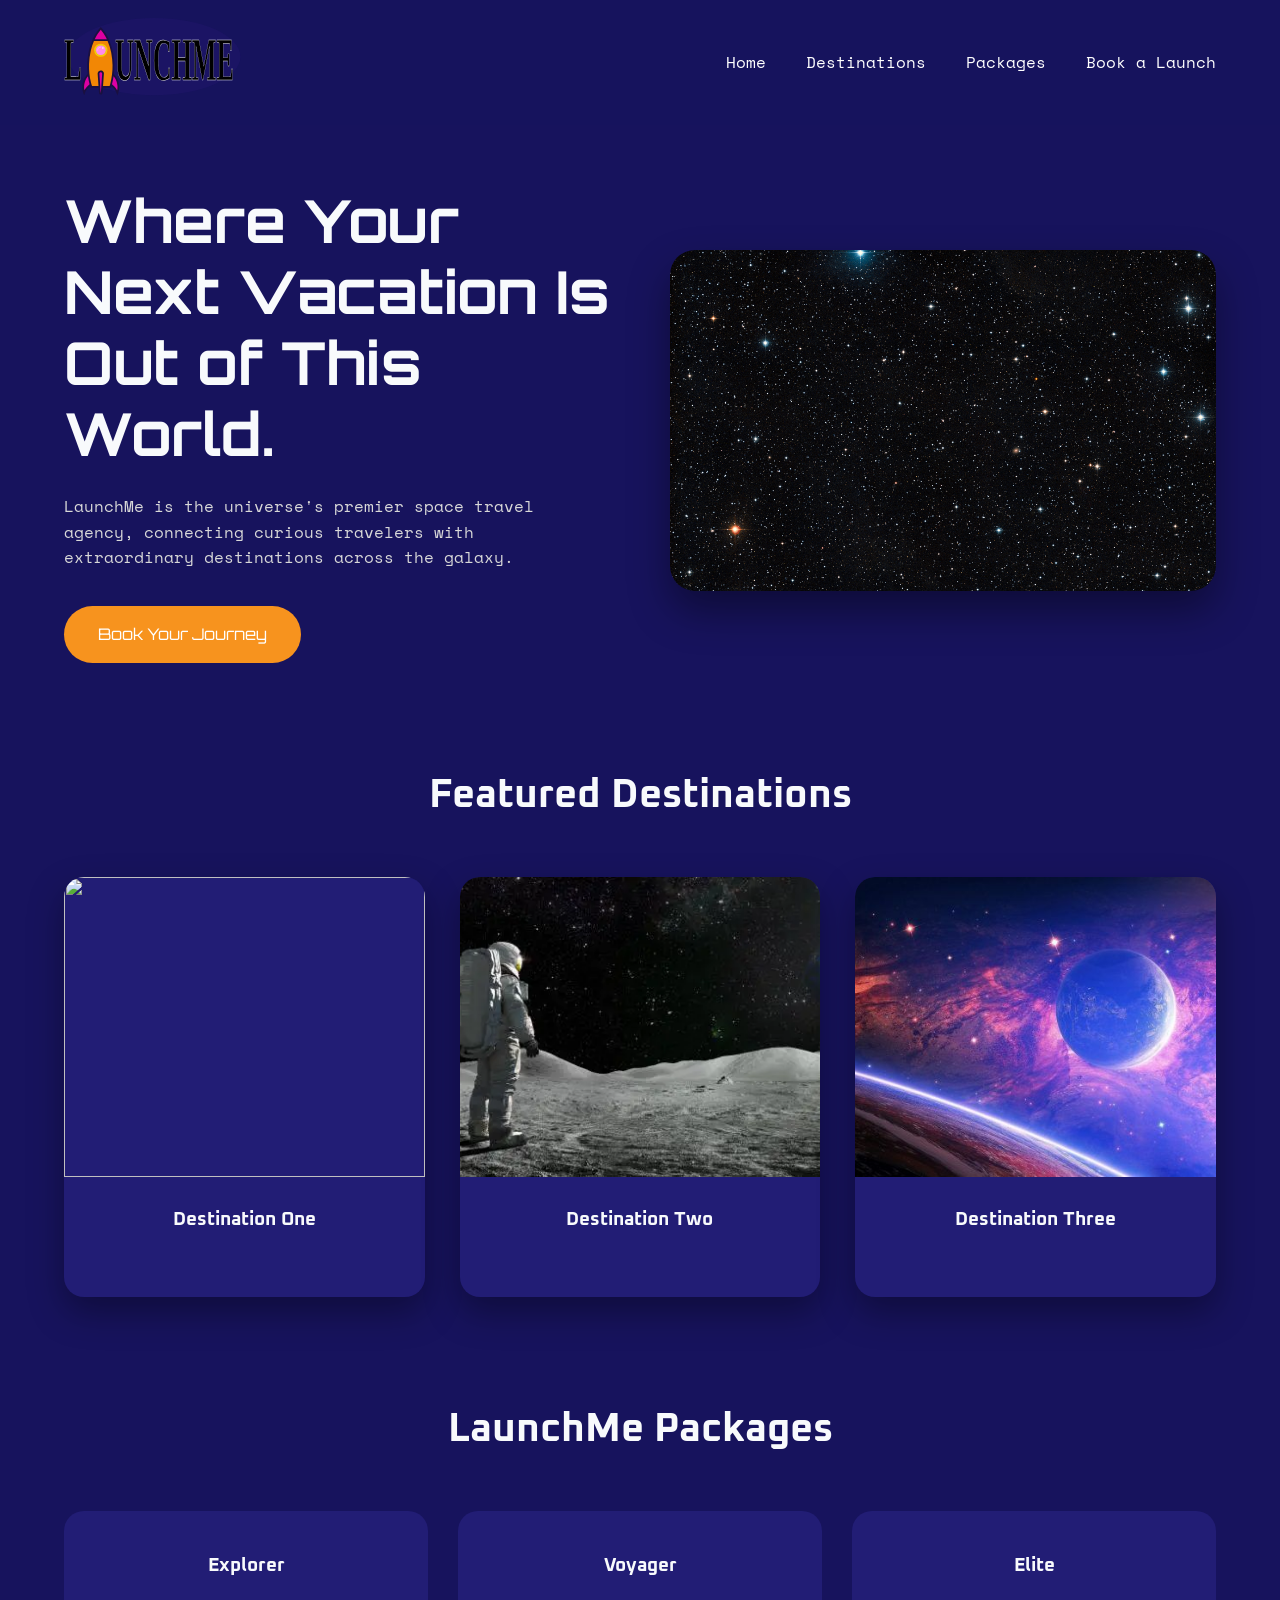
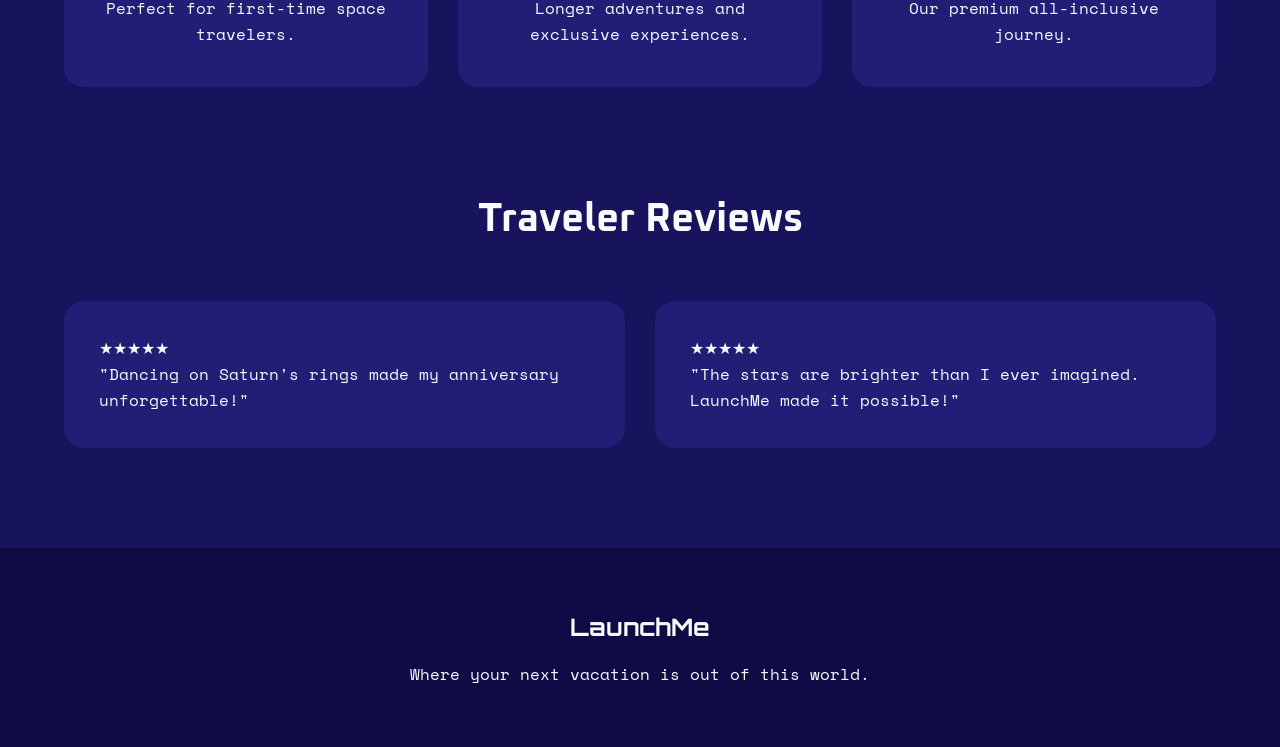
==== index.html @ 06d101cc "first commit" ====
<!DOCTYPE html>
<html lang="en">
<head>
<meta charset="UTF-8">
<meta name="viewport" content="width=device-width, initial-scale=1.0">
<title>LaunchMe | Space Travel Agency</title>
<link rel="preconnect" href="https://fonts.googleapis.com">
<link rel="preconnect" href="https://fonts.gstatic.com" crossorigin>
<link href="https://fonts.googleapis.com/css2?family=Orbitron:wght@500;700&family=Oxanium:wght@300;500;700&family=Space+Mono&display=swap" rel="stylesheet">

<link rel="stylesheet" href="style.css">
</head>
<body>
<header>

    <nav class="navbar">

        <div class="logo">
            <img src="logo/LaunchMeLogo.svg" alt="LaunchMe Logo" class="logo-img">
        </div>

        <ul class="nav-links">

            <li><a href="#">Home</a></li>

            <li><a href="#destinations">Destinations</a></li>

            <li><a href="#packages">Packages</a></li>

            <li><a href="#">Book a Launch</a></li>

        </ul>

    </nav>

</header>


<section class="hero">

<div class="hero-text">

<h1>

Where Your Next Vacation Is Out of This World.

</h1>

<p>

LaunchMe is the universe's premier space travel agency,
connecting curious travelers with extraordinary destinations
across the galaxy.

</p>

<a href="#destinations" class="btn">

Book Your Journey

</a>

</div>

<div class="hero-image">

<img src="images/hero.jpg" alt="Hero Image">

</div>

</section>



<section id="destinations">

<h2>Featured Destinations</h2>

<div class="card-container">

<div class="card">

<div class="card-inner">

<div class="card-front">

<img src="images/destination-1-placeholder.jpg">

<h3>Destination One</h3>

</div>

<div class="card-back">

<h3>Coming Soon</h3>

<p>

A once-in-a-lightyear journey awaits.

</p>

<button class="flip-btn">
    Explore →
</button>

</div>

</div>

</div>

<div class="card">

<div class="card-inner">

<div class="card-front">

<img src="images/destination-2-placeholder.webp">

<h3>Destination Two</h3>

</div>

<div class="card-back">

<h3>Coming Soon</h3>

<p>

Discover breathtaking sights beyond Earth.

</p>

<button class="flip-btn">
    Explore →
</button>

</div>

</div>

</div>

<div class="card">

<div class="card-inner">

<div class="card-front">

<img src="images/destination-3-placeholder.jpg">

<h3>Destination Three</h3>

</div>

<div class="card-back">

<h3>Coming Soon</h3>

<p>

Adventure starts here.

</p>

<button class="flip-btn">
    Explore →
</button>

</div>

</div>

</div>

</div>

</section>



<section id="packages">

<h2>LaunchMe Packages</h2>

<div class="packages">

<div>

<h3>Explorer</h3>

<p>Perfect for first-time space travelers.</p>

</div>

<div>

<h3>Voyager</h3>

<p>Longer adventures and exclusive experiences.</p>

</div>

<div>

<h3>Elite</h3>

<p>Our premium all-inclusive journey.</p>

</div>

</div>

</section>


<section class="reviews">

<h2>Traveler Reviews</h2>

<div class="review-container">

<div class="review">

★★★★★

<p>

"Dancing on Saturn's rings made my anniversary unforgettable!"

</p>

</div>

<div class="review">

★★★★★

<p>

"The stars are brighter than I ever imagined. LaunchMe made it possible!"

</p>

</div>

</div>

</section>

<footer>

<h2>LaunchMe</h2>

<p>

Where your next vacation is out of this world.

</p>

</footer>

<script src="script.js"></script>

</body>

</html>
---- style.css ----
:root{
    --navy:#17135D;
    --navy-light:#221D75;
    --orange:#F7931E;
    --pink:#FF2DA6;
    --white:#F8FAFC;
    --black:#0B0B0B;
    --gray:#D8D8D8;
}


*{
    margin:0;
    padding:0;
    box-sizing:border-box;
}

html{
    scroll-behavior:smooth;
}

body{

    background:var(--navy);

    color:var(--white);

    font-family:'Space Mono', monospace;

    overflow-x:hidden;

    line-height:1.6;

}


header{

    width:100%;

    background:rgba(23,19,93,.95);

    position:sticky;

    top:0;

    z-index:1000;

}

.navbar{

    width:90%;

    max-width:1400px;

    margin:auto;

    display:flex;

    justify-content:space-between;

    align-items:center;

    padding:18px 0;

}

.logo-img{

    width:180px;

    height:auto;

}

.nav-links{

    list-style:none;

    display:flex;

    gap:40px;

}

.nav-links a{

    text-decoration:none;

    color:white;

    font-family:'Space Mono', monospace;

    transition:.3s;

}

.nav-links a:hover{

    color:var(--orange);

}


.hero{

    width:90%;

    max-width:1400px;

    margin:60px auto;

    display:grid;

    grid-template-columns:1fr 1fr;

    align-items:center;

    gap:60px;

}

.hero-text h1{

    font-family:'Orbitron', sans-serif;

    font-size:3.7rem;

    line-height:1.2;

    margin-bottom:25px;

}

.hero-text p{

    color:var(--gray);

    font-size:1rem;

    margin-bottom:35px;

}

.hero-image img{

    width:100%;

    border-radius:25px;

    box-shadow:0 20px 40px rgba(0,0,0,.4);

}

.btn{

    display:inline-block;

    background:var(--orange);

    color:white;

    padding:16px 34px;

    border-radius:40px;

    text-decoration:none;

    font-family:'Orbitron', sans-serif;

    transition:.3s;

}

.btn:hover{

    background:var(--pink);

    transform:translateY(-4px);

}


section{

    width:90%;

    max-width:1400px;

    margin:100px auto;

}

section h2{

    text-align:center;

    font-family:'Oxanium', sans-serif;

    font-size:2.5rem;

    margin-bottom:50px;

}

.card-container{

    display:grid;

    grid-template-columns:repeat(3,1fr);

    gap:35px;

}

.card{

    perspective:1000px;

}

.card-inner{

    position:relative;

    width:100%;

    height:420px;

    transition:transform .8s;

    transform-style:preserve-3d;

}

.card.flipped .card-inner{

    transform:rotateY(180deg);

}

.card-front,
.card-back{

    position:absolute;

    width:100%;

    height:100%;

    border-radius:20px;

    overflow:hidden;

    backface-visibility:hidden;

    background:var(--navy-light);

    box-shadow:0 15px 35px rgba(0,0,0,.35);

}

.card-front img{

    width:100%;

    height:300px;

    object-fit:cover;

}

.card-front h3{

    padding:20px;

    text-align:center;

    font-family:'Oxanium', sans-serif;

}

.card-back{

    transform:rotateY(180deg);

    display:flex;

    flex-direction:column;

    justify-content:center;

    align-items:center;

    text-align:center;

    padding:30px;

}

.flip-btn{

    margin-top:20px;

    border:none;

    background:var(--orange);

    color:white;

    padding:12px 25px;

    border-radius:30px;

    cursor:pointer;

    font-family:'Orbitron', sans-serif;

}

.features{

    display:grid;

    grid-template-columns:repeat(3,1fr);

    gap:30px;

}

.feature{

    background:var(--navy-light);

    padding:40px;

    border-radius:20px;

    text-align:center;

}

.feature h3{

    margin:20px 0;

    font-family:'Oxanium', sans-serif;

}

.packages{

    display:grid;

    grid-template-columns:repeat(3,1fr);

    gap:30px;

}

.packages div{

    background:var(--navy-light);

    padding:40px;

    border-radius:20px;

    text-align:center;

}

.packages h3{

    margin-bottom:15px;

    font-family:'Oxanium', sans-serif;

}


.review-container{

    display:grid;

    grid-template-columns:1fr 1fr;

    gap:30px;

}

.review{

    background:var(--navy-light);

    padding:35px;

    border-radius:20px;

}

footer{

    margin-top:100px;

    background:#0F0C45;

    text-align:center;

    padding:60px 20px;

}

footer h2{

    font-family:'Orbitron', sans-serif;

    margin-bottom:15px;

}


@media(max-width:950px){

.hero{

grid-template-columns:1fr;

text-align:center;

}

.hero-text h1{

font-size:2.8rem;

}

.card-container,
.features,
.packages,
.review-container{

grid-template-columns:1fr;

}

.navbar{

flex-direction:column;

gap:20px;

}

.nav-links{

gap:18px;

flex-wrap:wrap;

justify-content:center;

}

}
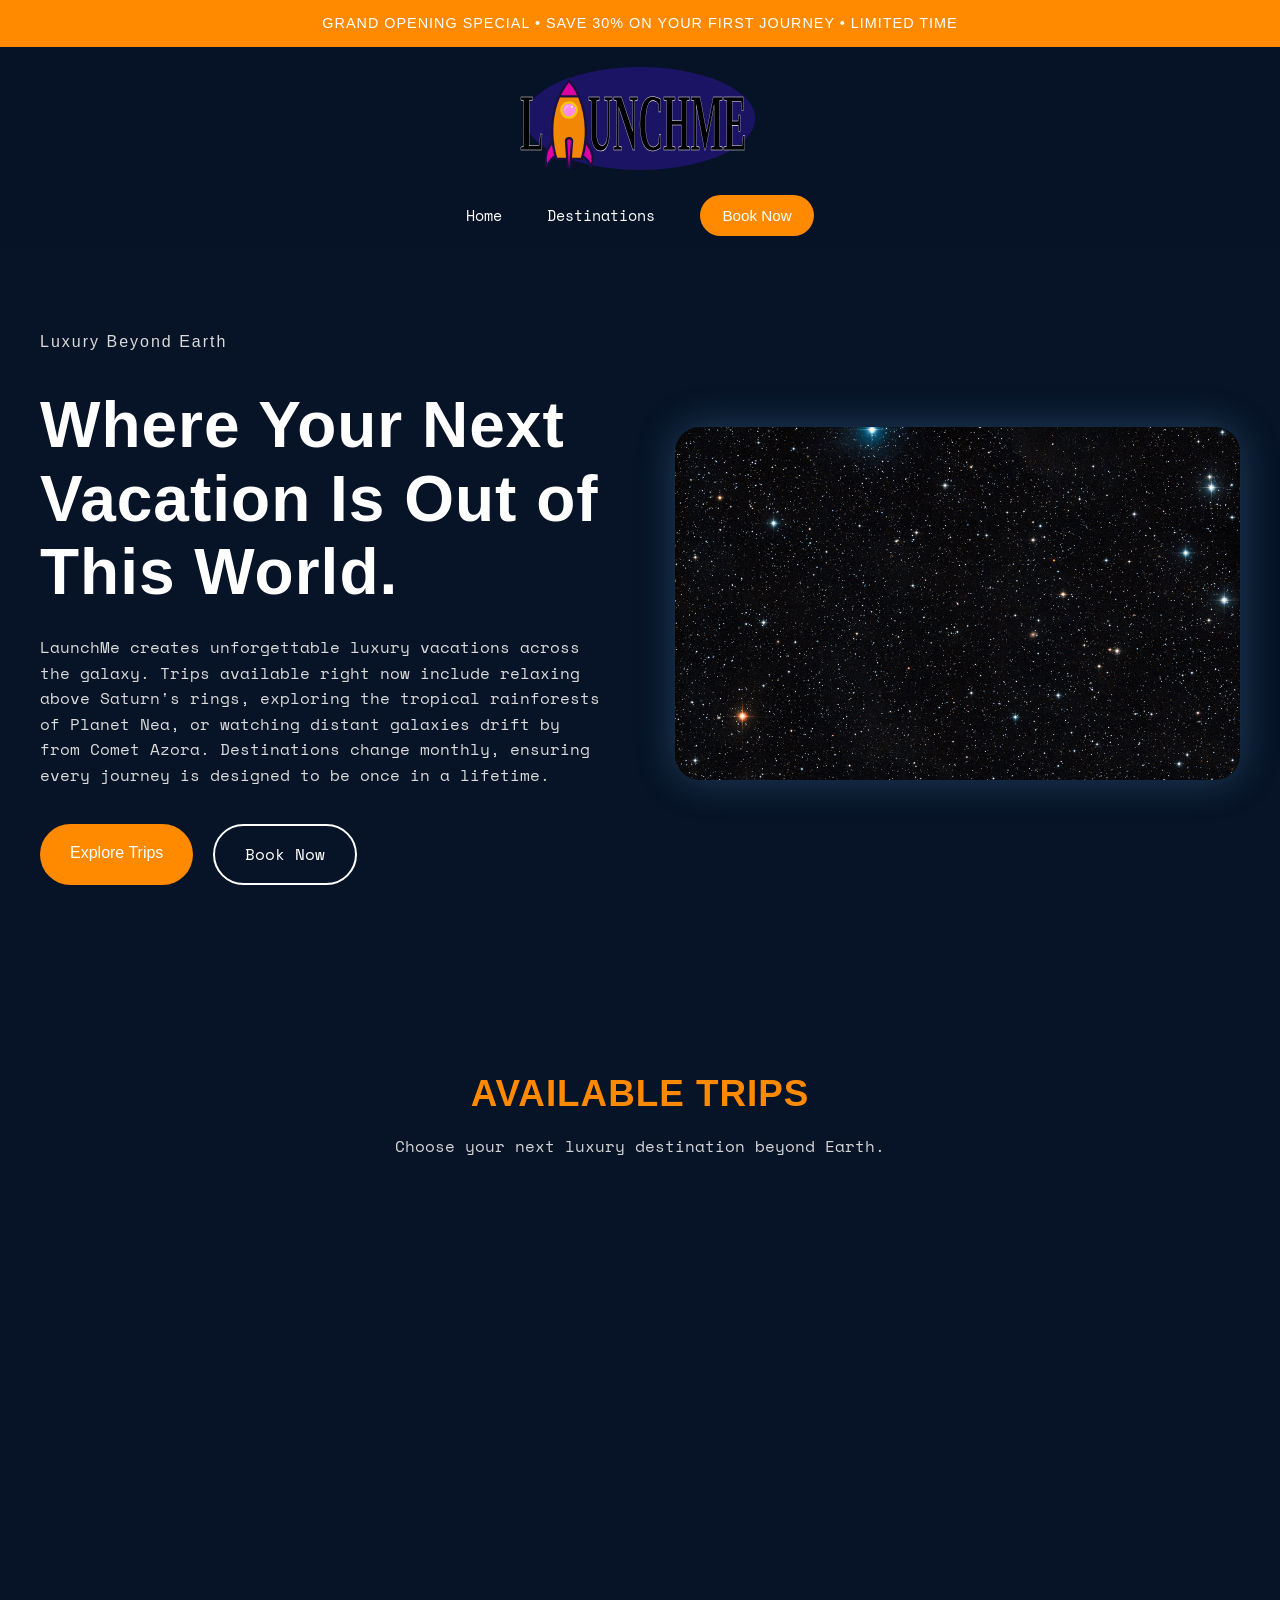
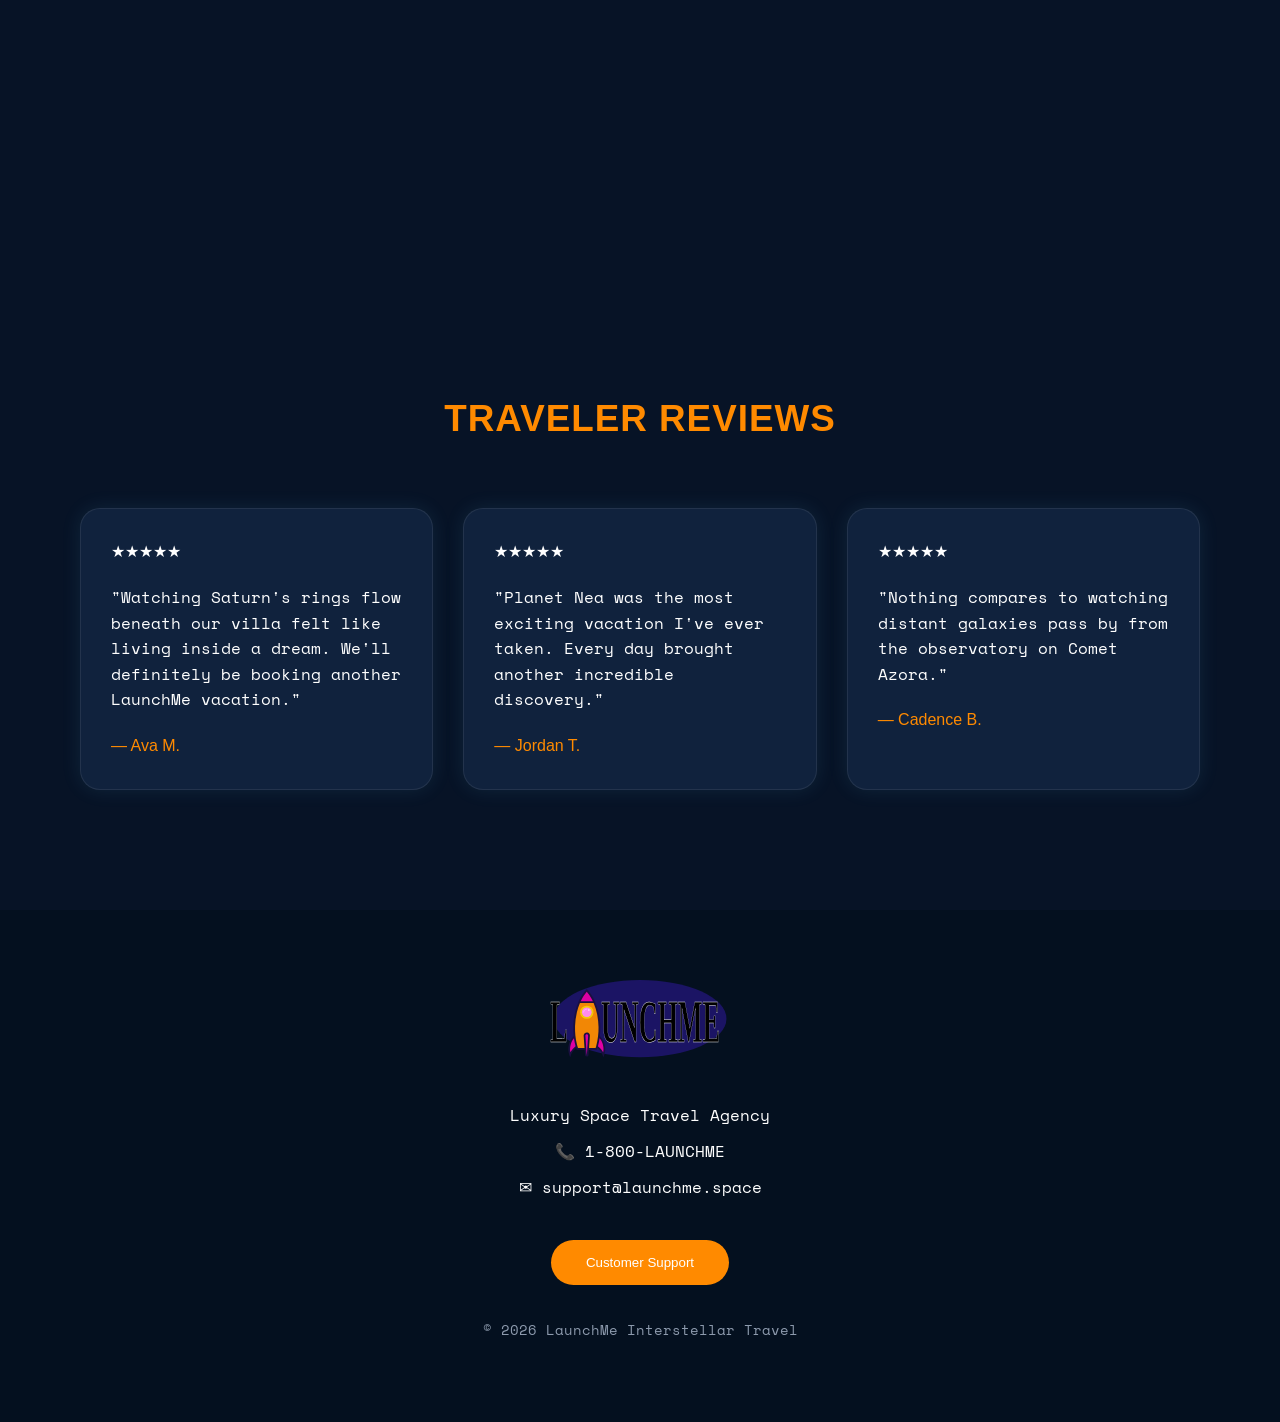
==== commit 2be3b3ae: "final fixes" ====
--- a/index.html
+++ b/index.html
@@ -1,263 +1,452 @@
 <!DOCTYPE html>
 <html lang="en">
 <head>
+
 <meta charset="UTF-8">
 <meta name="viewport" content="width=device-width, initial-scale=1.0">
-<title>LaunchMe | Space Travel Agency</title>
+
+<title>LaunchMe | Luxury Space Travel</title>
+
 <link rel="preconnect" href="https://fonts.googleapis.com">
 <link rel="preconnect" href="https://fonts.gstatic.com" crossorigin>
-<link href="https://fonts.googleapis.com/css2?family=Orbitron:wght@500;700&family=Oxanium:wght@300;500;700&family=Space+Mono&display=swap" rel="stylesheet">
+
+<link href="https://fonts.googleapis.com/css2?family=Space+Mono:wght@400;700&display=swap" rel="stylesheet">
 
 <link rel="stylesheet" href="style.css">
+
 </head>
+
 <body>
+
+
+<div id="discountPopup" class="popup">
+
+    <div class="popup-content">
+
+        <button id="closePopup" class="close-btn">&times;</button>
+
+        <h2>🚀 Grand Opening Sale</h2>
+
+        <p class="popup-discount">
+
+            Save <strong>30% OFF</strong> your first interstellar vacation.
+
+        </p>
+
+        <div id="countdown" class="countdown">
+
+            24:00:00
+
+        </div>
+
+        <a href="#trips" class="popup-btn">
+
+            Explore Trips
+
+        </a>
+
+    </div>
+
+</div>
+
+<div class="announcement-bar">
+
+    GRAND OPENING SPECIAL • SAVE 30% ON YOUR FIRST JOURNEY • LIMITED TIME
+
+</div>
+
+
 <header>
 
-    <nav class="navbar">
-
-        <div class="logo">
-            <img src="logo/LaunchMeLogo.svg" alt="LaunchMe Logo" class="logo-img">
-        </div>
-
-        <ul class="nav-links">
-
-            <li><a href="#">Home</a></li>
-
-            <li><a href="#destinations">Destinations</a></li>
-
-            <li><a href="#packages">Packages</a></li>
-
-            <li><a href="#">Book a Launch</a></li>
-
-        </ul>
-
-    </nav>
+<nav class="navbar">
+
+    <div class="logo">
+
+        <img src="logo/LaunchMeLogo.svg"
+             alt="LaunchMe Logo"
+             class="logo-img">
+
+    </div>
+
+    <ul class="nav-links">
+
+        <li><a href="#">Home</a></li>
+
+        <li><a href="#trips">Destinations</a></li>
+
+        <li>
+
+            <a href="confirmation.html"
+               class="nav-book">
+
+               Book Now
+
+            </a>
+
+        </li>
+
+    </ul>
+
+</nav>
 
 </header>
 
-
 <section class="hero">
 
 <div class="hero-text">
 
+<p class="hero-tag">
+
+Luxury Beyond Earth
+
+</p>
+
 <h1>
 
-Where Your Next Vacation Is Out of This World.
+Where Your Next Vacation
+Is Out of This World.
 
 </h1>
 
 <p>
 
-LaunchMe is the universe's premier space travel agency,
-connecting curious travelers with extraordinary destinations
-across the galaxy.
+LaunchMe creates unforgettable luxury vacations across the galaxy. Trips available right now include relaxing above Saturn's rings, exploring the tropical
+rainforests of Planet Nea, or watching distant galaxies drift by from
+Comet Azora. Destinations change monthly, ensuring every journey is designed to be once in a lifetime.
 
 </p>
 
-<a href="#destinations" class="btn">
-
-Book Your Journey
+<div class="hero-buttons">
+
+<a href="#trips" class="btn">
+
+Explore Trips
 
 </a>
 
+<a href="confirmation.html" class="btn-outline">
+
+Book Now
+
+</a>
+
 </div>
 
+</div>
+
 <div class="hero-image">
 
-<img src="images/hero.jpg" alt="Hero Image">
+<img src="images/hero.jpg"
+     alt="Luxury Space Vacation">
 
 </div>
 
 </section>
 
-
-
-<section id="destinations">
-
-<h2>Featured Destinations</h2>
-
-<div class="card-container">
-
-<div class="card">
-
-<div class="card-inner">
-
-<div class="card-front">
-
-<img src="images/destination-1-placeholder.jpg">
-
-<h3>Destination One</h3>
-
-</div>
-
-<div class="card-back">
-
-<h3>Coming Soon</h3>
-
-<p>
-
-A once-in-a-lightyear journey awaits.
-
-</p>
-
-<button class="flip-btn">
-    Explore →
-</button>
-
-</div>
-
-</div>
-
-</div>
-
-<div class="card">
-
-<div class="card-inner">
-
-<div class="card-front">
-
-<img src="images/destination-2-placeholder.webp">
-
-<h3>Destination Two</h3>
-
-</div>
-
-<div class="card-back">
-
-<h3>Coming Soon</h3>
-
-<p>
-
-Discover breathtaking sights beyond Earth.
-
-</p>
-
-<button class="flip-btn">
-    Explore →
-</button>
-
-</div>
-
-</div>
-
-</div>
-
-<div class="card">
-
-<div class="card-inner">
-
-<div class="card-front">
-
-<img src="images/destination-3-placeholder.jpg">
-
-<h3>Destination Three</h3>
-
-</div>
-
-<div class="card-back">
-
-<h3>Coming Soon</h3>
-
-<p>
-
-Adventure starts here.
-
-</p>
-
-<button class="flip-btn">
-    Explore →
-</button>
-
-</div>
-
-</div>
-
-</div>
-
-</div>
+<main>
+
+<section id="trips" class="trips">
+
+    <div class="section-heading">
+
+        <h2>AVAILABLE TRIPS</h2>
+
+        <p>Choose your next luxury destination beyond Earth.</p>
+
+    </div>
+
+    <div class="card-container">
+
+
+        <div class="card">
+
+            <div class="card-inner">
+
+                <div class="card-front">
+
+                    <img src="images/villa.jpg" alt="Floating Villa">
+
+                    <h3>Floating Villa</h3>
+
+                    <h4>Saturn's Rings</h4>
+
+                    <p class="price">Starting at $3,750,000</p>
+
+                    <p class="travel-time">18 Day Journey</p>
+
+                    <button class="flip-btn">
+
+                        Trip Details
+
+                    </button>
+
+                </div>
+
+                <div class="card-back">
+
+                    <h3>Floating Villa</h3>
+
+                    <p>
+
+                        Wake up overlooking Saturn's glowing rings flowing beneath your
+                        private floating villa. Spend your evenings dancing beneath the
+                        stars, enjoying live music and luxury dining above one of the
+                        solar system's most breathtaking views.
+
+                    </p>
+
+                    <ul>
+
+                        <li>✓ Floating Luxury Suites</li>
+
+                        <li>✓ Live Music Every Night</li>
+
+                        <li>✓ Fine Dining</li>
+
+                        <li>✓ Ring Observation Lounge</li>
+
+                    </ul>
+
+                    <a href="confirmation.html" class="book-btn">
+
+                        Book Now
+
+                    </a>
+
+                </div>
+
+            </div>
+
+        </div>
+
+  
+
+        <div class="card">
+
+            <div class="card-inner">
+
+                <div class="card-front">
+
+                    <img src="images/nea.jpg" alt="Planet Nea">
+
+                    <h3>Planet Nea</h3>
+
+                    <h4>Tropical Adventure</h4>
+
+                    <p class="price">Starting at $2,890,000</p>
+
+                    <p class="travel-time">12 Day Journey</p>
+
+                    <button class="flip-btn">
+
+                        Trip Details
+
+                    </button>
+
+                </div>
+
+                <div class="card-back">
+
+                    <h3>Planet Nea</h3>
+
+                    <p>
+
+                        Discover endless rainforests, crystal rivers,
+                        hidden waterfalls, and towering wildlife unlike
+                        anything found on Earth. Every trail leads to a
+                        new adventure.
+
+                    </p>
+
+                    <ul>
+
+                        <li>✓ Guided Jungle Tours</li>
+
+                        <li>✓ Giant Wildlife Safaris</li>
+
+                        <li>✓ Waterfall Excursions</li>
+
+                        <li>✓ Luxury Eco Lodges</li>
+
+                    </ul>
+
+                    <a href="confirmation.html" class="book-btn">
+
+                        Book Now
+
+                    </a>
+
+                </div>
+
+            </div>
+
+        </div>
+
+   
+
+        <div class="card">
+
+            <div class="card-inner">
+
+                <div class="card-front">
+
+                    <img src="images/azora.jpg" alt="Comet Azora">
+
+                    <h3>Comet Azora</h3>
+
+                    <h4>Luxury Observatory</h4>
+
+                    <p class="price">Starting at $4,250,000</p>
+
+                    <p class="travel-time">24 Day Journey</p>
+
+                    <button class="flip-btn">
+
+                        Trip Details
+
+                    </button>
+
+                </div>
+
+                <div class="card-back">
+
+                    <h3>Comet Azora</h3>
+
+                    <p>
+
+                        Relax inside heated panoramic observatories while
+                        Comet Azora travels through ever-changing galaxies.
+                        Every evening reveals a completely different sky.
+
+                    </p>
+
+                    <ul>
+
+                        <li>✓ Heated Glass Suites</li>
+
+                        <li>✓ Observatory Decks</li>
+
+                        <li>✓ Galaxy Viewing</li>
+
+                        <li>✓ Northern Light Nebulas</li>
+
+                    </ul>
+
+                    <a href="confirmation.html" class="book-btn">
+
+                        Book Now
+
+                    </a>
+
+                </div>
+
+            </div>
+
+        </div>
+
+    </div>
 
 </section>
 
 
-
-<section id="packages">
-
-<h2>LaunchMe Packages</h2>
-
-<div class="packages">
-
-<div>
-
-<h3>Explorer</h3>
-
-<p>Perfect for first-time space travelers.</p>
-
-</div>
-
-<div>
-
-<h3>Voyager</h3>
-
-<p>Longer adventures and exclusive experiences.</p>
-
-</div>
-
-<div>
-
-<h3>Elite</h3>
-
-<p>Our premium all-inclusive journey.</p>
-
-</div>
-
-</div>
+<section class="reviews">
+
+    <div class="section-heading">
+
+        <h2>TRAVELER REVIEWS</h2>
+
+    </div>
+
+    <div class="review-container">
+
+        <div class="review">
+
+            ★★★★★
+
+            <p>
+
+                "Watching Saturn's rings flow beneath our villa felt like
+                living inside a dream. We'll definitely be booking another
+                LaunchMe vacation."
+
+            </p>
+
+            <span>— Ava M.</span>
+
+        </div>
+
+        <div class="review">
+
+            ★★★★★
+
+            <p>
+
+                "Planet Nea was the most exciting vacation I've ever taken.
+                Every day brought another incredible discovery."
+
+            </p>
+
+            <span>— Jordan T.</span>
+
+        </div>
+
+        <div class="review">
+
+            ★★★★★
+
+            <p>
+
+                "Nothing compares to watching distant galaxies pass by from
+                the observatory on Comet Azora."
+
+            </p>
+
+            <span>— Cadence B.</span>
+
+        </div>
+
+    </div>
 
 </section>
 
-
-<section class="reviews">
-
-<h2>Traveler Reviews</h2>
-
-<div class="review-container">
-
-<div class="review">
-
-★★★★★
-
-<p>
-
-"Dancing on Saturn's rings made my anniversary unforgettable!"
-
-</p>
-
-</div>
-
-<div class="review">
-
-★★★★★
-
-<p>
-
-"The stars are brighter than I ever imagined. LaunchMe made it possible!"
-
-</p>
-
-</div>
-
-</div>
-
-</section>
+</main>
+
 
 <footer>
 
-<h2>LaunchMe</h2>
-
-<p>
-
-Where your next vacation is out of this world.
-
-</p>
+    <img src="logo/LaunchMeLogo.svg"
+         alt="LaunchMe Logo"
+         class="footer-logo">
+
+    <p>
+
+        Luxury Space Travel Agency
+
+    </p>
+
+    <p>
+
+        📞 1-800-LAUNCHME
+
+    </p>
+
+    <p>
+
+        ✉ support@launchme.space
+
+    </p>
+
+    <button class="support-btn">
+
+        Customer Support
+
+    </button>
+
+    <p class="copyright">
+
+        © 2026 LaunchMe Interstellar Travel
+
+    </p>
 
 </footer>
 
--- a/style.css
+++ b/style.css
@@ -1,14 +1,3 @@
-:root{
-    --navy:#17135D;
-    --navy-light:#221D75;
-    --orange:#F7931E;
-    --pink:#FF2DA6;
-    --white:#F8FAFC;
-    --black:#0B0B0B;
-    --gray:#D8D8D8;
-}
-
-
 *{
     margin:0;
     padding:0;
@@ -20,213 +9,292 @@
 }
 
 body{
-
-    background:var(--navy);
-
-    color:var(--white);
-
+    background:#071326;
+    color:white;
     font-family:'Space Mono', monospace;
-
+    line-height:1.6;
     overflow-x:hidden;
-
-    line-height:1.6;
-
-}
-
+}
+
+h1,h2,h3,h4{
+    font-family:Arial Black, Arial, sans-serif;
+    letter-spacing:1px;
+}
+
+.section-heading{
+    text-align:center;
+    margin-bottom:60px;
+}
+
+.section-heading h2{
+    color:#FF8A00;
+    font-size:2.3rem;
+    margin-bottom:10px;
+}
+
+.section-heading p{
+    color:#d6d6d6;
+}
+
+.announcement-bar{
+
+    background:#FF8A00;
+
+    color:white;
+
+    text-align:center;
+
+    padding:12px;
+
+    font-family:Arial Black, sans-serif;
+
+    font-size:.9rem;
+
+    letter-spacing:1px;
+
+}
 
 header{
 
+    position:sticky;
+
+    top:0;
+
+    z-index:1000;
+
+    backdrop-filter:blur(12px);
+
+    background:rgba(7,19,38,.82);
+
+}
+
+.navbar{
+
+    max-width:1300px;
+
+    margin:auto;
+
+    padding:20px 30px;
+
+    display:flex;
+
+    flex-direction:column;
+
+    align-items:center;
+
+}
+
+.logo-img{
+
+    width:240px;
+
+    margin-bottom:20px;
+
+}
+
+.nav-links{
+
+    display:flex;
+
+    gap:45px;
+
+    list-style:none;
+
+    align-items:center;
+
+}
+
+.nav-links a{
+
+    color:white;
+
+    text-decoration:none;
+
+    font-size:.95rem;
+
+    transition:.3s;
+
+}
+
+.nav-links a:hover{
+
+    color:#FF8A00;
+
+}
+
+.nav-book{
+
+    background:#FF8A00;
+
+    color:white !important;
+
+    padding:12px 22px;
+
+    border-radius:40px;
+
+    font-family:Arial Black, sans-serif;
+
+}
+
+.nav-book:hover{
+
+    transform:translateY(-2px);
+
+    box-shadow:0 0 15px rgba(255,138,0,.5);
+
+}
+
+.hero{
+
+    max-width:1300px;
+
+    margin:auto;
+
+    display:grid;
+
+    grid-template-columns:1fr 1fr;
+
+    gap:70px;
+
+    align-items:center;
+
+    padding:80px 40px;
+
+}
+
+.hero-tag{
+
+    color:#FF8A00;
+
+    font-family:Arial Black,sans-serif;
+
+    margin-bottom:20px;
+
+    letter-spacing:2px;
+
+}
+
+.hero h1{
+
+    font-size:4rem;
+
+    line-height:1.15;
+
+    margin-bottom:25px;
+
+}
+
+.hero p{
+
+    color:#dadada;
+
+    margin-bottom:35px;
+
+}
+
+.hero-image img{
+
     width:100%;
 
-    background:rgba(23,19,93,.95);
-
-    position:sticky;
-
-    top:0;
-
-    z-index:1000;
-
-}
-
-.navbar{
-
-    width:90%;
-
-    max-width:1400px;
-
-    margin:auto;
+    border-radius:25px;
+
+    box-shadow:0 0 40px rgba(102,199,255,.25);
+
+}
+
+.hero-buttons{
 
     display:flex;
 
-    justify-content:space-between;
-
-    align-items:center;
-
-    padding:18px 0;
-
-}
-
-.logo-img{
-
-    width:180px;
-
-    height:auto;
-
-}
-
-.nav-links{
-
-    list-style:none;
-
-    display:flex;
-
-    gap:40px;
-
-}
-
-.nav-links a{
+    gap:20px;
+
+    flex-wrap:wrap;
+
+}
+
+.btn{
+
+    background:#FF8A00;
+
+    color:white;
 
     text-decoration:none;
 
-    color:white;
-
-    font-family:'Space Mono', monospace;
-
-    transition:.3s;
-
-}
-
-.nav-links a:hover{
-
-    color:var(--orange);
-
-}
-
-
-.hero{
-
-    width:90%;
-
-    max-width:1400px;
-
-    margin:60px auto;
+    padding:16px 30px;
+
+    border-radius:50px;
+
+    font-family:Arial Black,sans-serif;
+
+    transition:.35s;
+
+}
+
+.btn:hover{
+
+    transform:translateY(-4px);
+
+    box-shadow:0 0 18px rgba(255,138,0,.6);
+
+}
+
+.btn-outline{
+
+    border:2px solid white;
+
+    color:white;
+
+    text-decoration:none;
+
+    padding:16px 30px;
+
+    border-radius:50px;
+
+    transition:.35s;
+
+}
+
+.btn-outline:hover{
+
+    background:white;
+
+    color:#071326;
+
+}
+
+.trips{
+
+    max-width:1300px;
+
+    margin:100px auto;
+
+    padding:0 40px;
+
+}
+
+.card-container{
 
     display:grid;
 
-    grid-template-columns:1fr 1fr;
-
-    align-items:center;
-
-    gap:60px;
-
-}
-
-.hero-text h1{
-
-    font-family:'Orbitron', sans-serif;
-
-    font-size:3.7rem;
-
-    line-height:1.2;
-
-    margin-bottom:25px;
-
-}
-
-.hero-text p{
-
-    color:var(--gray);
-
-    font-size:1rem;
-
-    margin-bottom:35px;
-
-}
-
-.hero-image img{
+    grid-template-columns:repeat(auto-fit,minmax(320px,1fr));
+
+    gap:35px;
+
+}
+
+.card{
+
+    perspective:1200px;
+
+}
+
+.card-inner{
+
+    position:relative;
 
     width:100%;
 
-    border-radius:25px;
-
-    box-shadow:0 20px 40px rgba(0,0,0,.4);
-
-}
-
-.btn{
-
-    display:inline-block;
-
-    background:var(--orange);
-
-    color:white;
-
-    padding:16px 34px;
-
-    border-radius:40px;
-
-    text-decoration:none;
-
-    font-family:'Orbitron', sans-serif;
-
-    transition:.3s;
-
-}
-
-.btn:hover{
-
-    background:var(--pink);
-
-    transform:translateY(-4px);
-
-}
-
-
-section{
-
-    width:90%;
-
-    max-width:1400px;
-
-    margin:100px auto;
-
-}
-
-section h2{
-
-    text-align:center;
-
-    font-family:'Oxanium', sans-serif;
-
-    font-size:2.5rem;
-
-    margin-bottom:50px;
-
-}
-
-.card-container{
-
-    display:grid;
-
-    grid-template-columns:repeat(3,1fr);
-
-    gap:35px;
-
-}
-
-.card{
-
-    perspective:1000px;
-
-}
-
-.card-inner{
-
-    position:relative;
-
-    width:100%;
-
-    height:420px;
+    height:650px;
 
     transition:transform .8s;
 
@@ -249,218 +317,576 @@
 
     height:100%;
 
+    border-radius:25px;
+
+    overflow:hidden;
+
+    backface-visibility:hidden;
+
+    background:#10223d;
+
+    border:1px solid rgba(255,255,255,.08);
+
+    display:flex;
+
+    flex-direction:column;
+
+    align-items:center;
+
+    box-shadow:0 0 20px rgba(102,199,255,.12);
+
+    transition:.35s;
+
+}
+
+.card:hover .card-front,
+.card:hover .card-back{
+
+    transform:translateY(-8px);
+
+    box-shadow:0 0 35px rgba(102,199,255,.45);
+
+}
+
+.card-front img{
+
+    width:100%;
+
+    height:270px;
+
+    object-fit:cover;
+
+}
+
+.card-front h3{
+
+    margin-top:25px;
+
+    font-size:1.6rem;
+
+}
+
+.card-front h4{
+
+    color:#FF8A00;
+
+    margin:10px 0;
+
+}
+
+.price{
+
+    font-family:Arial Black, sans-serif;
+
+    font-size:1.2rem;
+
+    margin-top:20px;
+
+}
+
+.travel-time{
+
+    margin:12px 0 30px;
+
+    color:#cfcfcf;
+
+}
+
+.flip-btn{
+
+    margin-top:auto;
+
+    margin-bottom:35px;
+
+    background:#FF8A00;
+
+    color:white;
+
+    border:none;
+
+    border-radius:40px;
+
+    padding:15px 28px;
+
+    cursor:pointer;
+
+    font-family:Arial Black,sans-serif;
+
+    transition:.3s;
+
+}
+
+.flip-btn:hover{
+
+    transform:scale(1.05);
+
+    box-shadow:0 0 20px rgba(255,138,0,.55);
+
+}
+
+.card-back{
+
+    transform:rotateY(180deg);
+
+    padding:35px;
+
+    justify-content:center;
+
+    text-align:center;
+
+}
+
+.card-back h3{
+
+    color:#FF8A00;
+
+    margin-bottom:20px;
+
+}
+
+.card-back p{
+
+    margin-bottom:25px;
+
+}
+
+.card-back ul{
+
+    list-style:none;
+
+    margin-bottom:35px;
+
+}
+
+.card-back li{
+
+    margin:12px 0;
+
+}
+
+.book-btn{
+
+    display:inline-block;
+
+    text-decoration:none;
+
+    background:#FF8A00;
+
+    color:white;
+
+    padding:16px 35px;
+
+    border-radius:50px;
+
+    font-family:Arial Black,sans-serif;
+
+    transition:.3s;
+
+}
+
+.book-btn:hover{
+
+    transform:translateY(-3px);
+
+    box-shadow:0 0 20px rgba(255,138,0,.55);
+
+}
+.reviews{
+
+    max-width:1200px;
+
+    margin:120px auto;
+
+    padding:0 40px;
+
+}
+
+.review-container{
+
+    display:grid;
+
+    grid-template-columns:repeat(auto-fit,minmax(300px,1fr));
+
+    gap:30px;
+
+}
+
+.review{
+
+    background:#10223d;
+
     border-radius:20px;
 
-    overflow:hidden;
-
-    backface-visibility:hidden;
-
-    background:var(--navy-light);
-
-    box-shadow:0 15px 35px rgba(0,0,0,.35);
-
-}
-
-.card-front img{
-
-    width:100%;
-
-    height:300px;
-
-    object-fit:cover;
-
-}
-
-.card-front h3{
-
-    padding:20px;
+    padding:30px;
+
+    border:1px solid rgba(255,255,255,.08);
+
+    box-shadow:0 0 20px rgba(102,199,255,.1);
+
+    transition:.3s;
+
+}
+
+.review:hover{
+
+    transform:translateY(-6px);
+
+    box-shadow:0 0 25px rgba(102,199,255,.35);
+
+}
+
+.review p{
+
+    margin:20px 0;
+
+}
+
+.review span{
+
+    color:#FF8A00;
+
+    font-family:Arial Black,sans-serif;
+
+}
+
+footer{
+
+    background:#04101f;
 
     text-align:center;
 
-    font-family:'Oxanium', sans-serif;
-
-}
-
-.card-back{
-
-    transform:rotateY(180deg);
+    padding:70px 30px;
+
+    margin-top:80px;
+
+}
+
+.footer-logo{
+
+    width:180px;
+
+    margin-bottom:25px;
+
+}
+
+footer p{
+
+    margin:10px 0;
+
+}
+
+.support-btn{
+
+    margin-top:30px;
+
+    background:#FF8A00;
+
+    color:white;
+
+    border:none;
+
+    border-radius:50px;
+
+    padding:15px 35px;
+
+    font-family:Arial Black,sans-serif;
+
+    cursor:pointer;
+
+    transition:.3s;
+
+}
+
+.support-btn:hover{
+
+    transform:translateY(-3px);
+
+    box-shadow:0 0 18px rgba(255,138,0,.55);
+
+}
+
+.copyright{
+
+    margin-top:35px;
+
+    color:#8d9aad;
+
+    font-size:.85rem;
+
+}
+
+@media(max-width:900px){
+
+.hero{
+
+    grid-template-columns:1fr;
+
+    text-align:center;
+
+}
+
+.hero-buttons{
+
+    justify-content:center;
+
+}
+
+.logo-img{
+
+    width:180px;
+
+}
+
+.nav-links{
+
+    gap:20px;
+
+    flex-wrap:wrap;
+
+    justify-content:center;
+
+}
+
+.hero h1{
+
+    font-size:2.8rem;
+
+}
+
+.card-inner{
+
+    height:620px;
+
+}
+}
+
+.popup{
+
+    position:fixed;
+
+    inset:0;
+
+    background:rgba(0,0,0,.65);
 
     display:flex;
 
+    justify-content:center;
+
+    align-items:center;
+
+    opacity:0;
+
+    visibility:hidden;
+
+    transition:.4s;
+
+    z-index:9999;
+
+}
+
+.popup.show{
+
+    opacity:1;
+
+    visibility:visible;
+
+}
+
+.popup-content{
+
+    position:relative;
+
+    width:90%;
+
+    max-width:500px;
+
+    background:#10223d;
+
+    border-radius:25px;
+
+    padding:45px;
+
+    text-align:center;
+
+    border:1px solid rgba(255,255,255,.12);
+
+    box-shadow:0 0 35px rgba(102,199,255,.35);
+
+    animation:popup .5s ease;
+
+}
+
+@keyframes popup{
+
+    from{
+
+        transform:translateY(-30px) scale(.9);
+
+        opacity:0;
+
+    }
+
+    to{
+
+        transform:translateY(0) scale(1);
+
+        opacity:1;
+
+    }
+
+}
+
+.close-btn{
+
+    position:absolute;
+
+    top:15px;
+
+    right:20px;
+
+    background:none;
+
+    border:none;
+
+    color:white;
+
+    font-size:2rem;
+
+    cursor:pointer;
+
+}
+
+.popup-content h2{
+
+    color:#FF8A00;
+
+    margin-bottom:15px;
+
+    font-size:2rem;
+
+}
+
+.popup-discount{
+
+    margin:20px 0;
+
+    font-size:1.15rem;
+
+}
+
+.countdown{
+
+    margin:30px auto;
+
+    font-family:Arial Black, sans-serif;
+
+    font-size:2rem;
+
+    color:#66C7FF;
+
+    letter-spacing:2px;
+
+}
+
+.popup-btn{
+
+    display:inline-block;
+
+    text-decoration:none;
+
+    background:#FF8A00;
+
+    color:white;
+
+    padding:16px 35px;
+
+    border-radius:50px;
+
+    font-family:Arial Black, sans-serif;
+
+    transition:.3s;
+
+}
+
+.popup-btn:hover{
+
+    transform:translateY(-3px);
+
+    box-shadow:0 0 20px rgba(255,138,0,.6);
+
+}
+
+::-webkit-scrollbar{
+
+    width:10px;
+
+}
+
+::-webkit-scrollbar-track{
+
+    background:#071326;
+
+}
+
+::-webkit-scrollbar-thumb{
+
+    background:#FF8A00;
+
+    border-radius:20px;
+
+}
+
+::selection{
+
+    background:#FF8A00;
+
+    color:white;
+
+}
+
+@media(max-width:600px){
+
+.hero{
+
+    padding:60px 20px;
+
+}
+
+.hero h1{
+
+    font-size:2.2rem;
+
+}
+
+.section-heading h2{
+
+    font-size:1.8rem;
+
+}
+
+.popup-content{
+
+    padding:30px;
+
+}
+
+.countdown{
+
+    font-size:1.5rem;
+
+}
+
+.nav-links{
+
     flex-direction:column;
 
-    justify-content:center;
-
-    align-items:center;
-
-    text-align:center;
-
-    padding:30px;
-
-}
-
-.flip-btn{
-
-    margin-top:20px;
-
-    border:none;
-
-    background:var(--orange);
-
-    color:white;
-
-    padding:12px 25px;
-
-    border-radius:30px;
-
-    cursor:pointer;
-
-    font-family:'Orbitron', sans-serif;
-
-}
-
-.features{
-
-    display:grid;
-
-    grid-template-columns:repeat(3,1fr);
-
-    gap:30px;
-
-}
-
-.feature{
-
-    background:var(--navy-light);
-
-    padding:40px;
-
-    border-radius:20px;
-
-    text-align:center;
-
-}
-
-.feature h3{
-
-    margin:20px 0;
-
-    font-family:'Oxanium', sans-serif;
-
-}
-
-.packages{
-
-    display:grid;
-
-    grid-template-columns:repeat(3,1fr);
-
-    gap:30px;
-
-}
-
-.packages div{
-
-    background:var(--navy-light);
-
-    padding:40px;
-
-    border-radius:20px;
-
-    text-align:center;
-
-}
-
-.packages h3{
-
-    margin-bottom:15px;
-
-    font-family:'Oxanium', sans-serif;
-
-}
-
-
-.review-container{
-
-    display:grid;
-
-    grid-template-columns:1fr 1fr;
-
-    gap:30px;
-
-}
-
-.review{
-
-    background:var(--navy-light);
-
-    padding:35px;
-
-    border-radius:20px;
-
-}
-
-footer{
-
-    margin-top:100px;
-
-    background:#0F0C45;
-
-    text-align:center;
-
-    padding:60px 20px;
-
-}
-
-footer h2{
-
-    font-family:'Orbitron', sans-serif;
-
-    margin-bottom:15px;
-
-}
-
-
-@media(max-width:950px){
-
-.hero{
-
-grid-template-columns:1fr;
-
-text-align:center;
-
-}
-
-.hero-text h1{
-
-font-size:2.8rem;
-
-}
-
-.card-container,
-.features,
-.packages,
-.review-container{
-
-grid-template-columns:1fr;
-
-}
-
-.navbar{
-
-flex-direction:column;
-
-gap:20px;
-
-}
-
-.nav-links{
-
-gap:18px;
-
-flex-wrap:wrap;
-
-justify-content:center;
+    gap:15px;
+
+}
+
+.card-inner{
+
+    height:600px;
 
 }
 
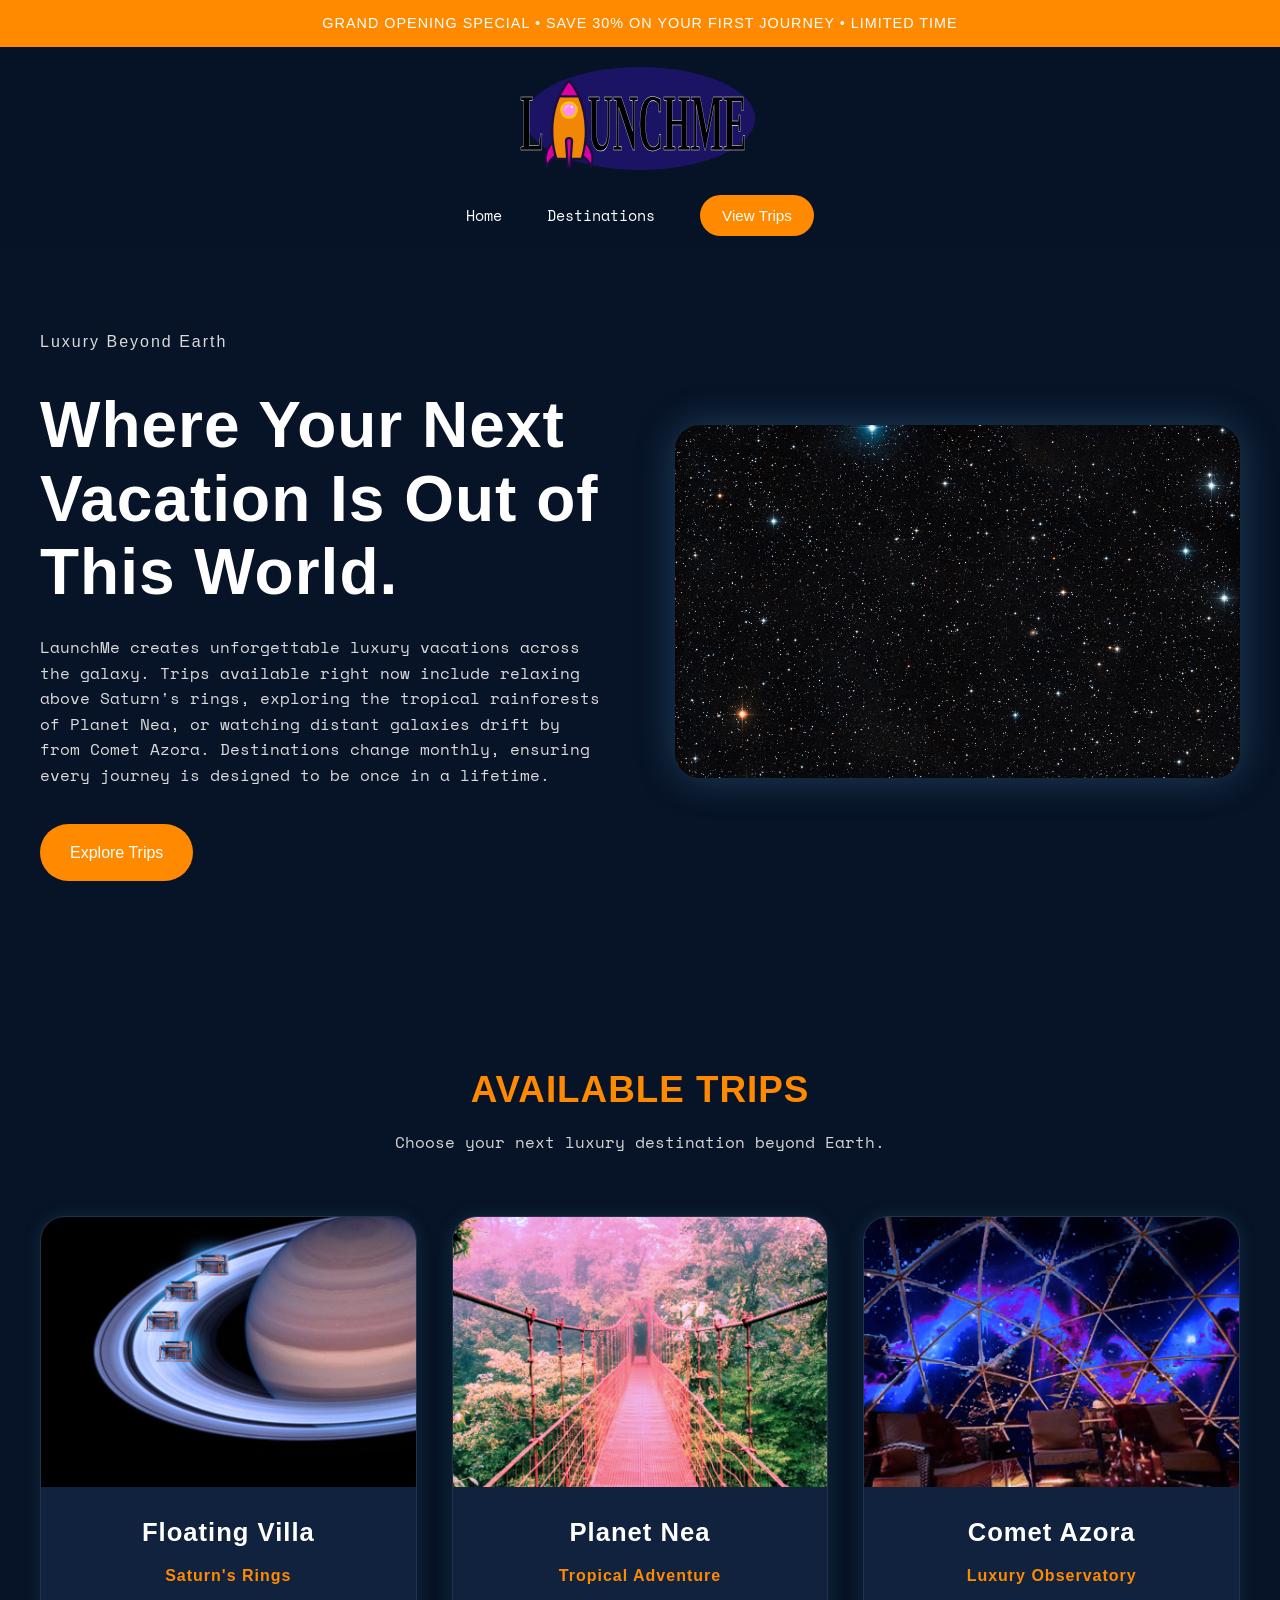
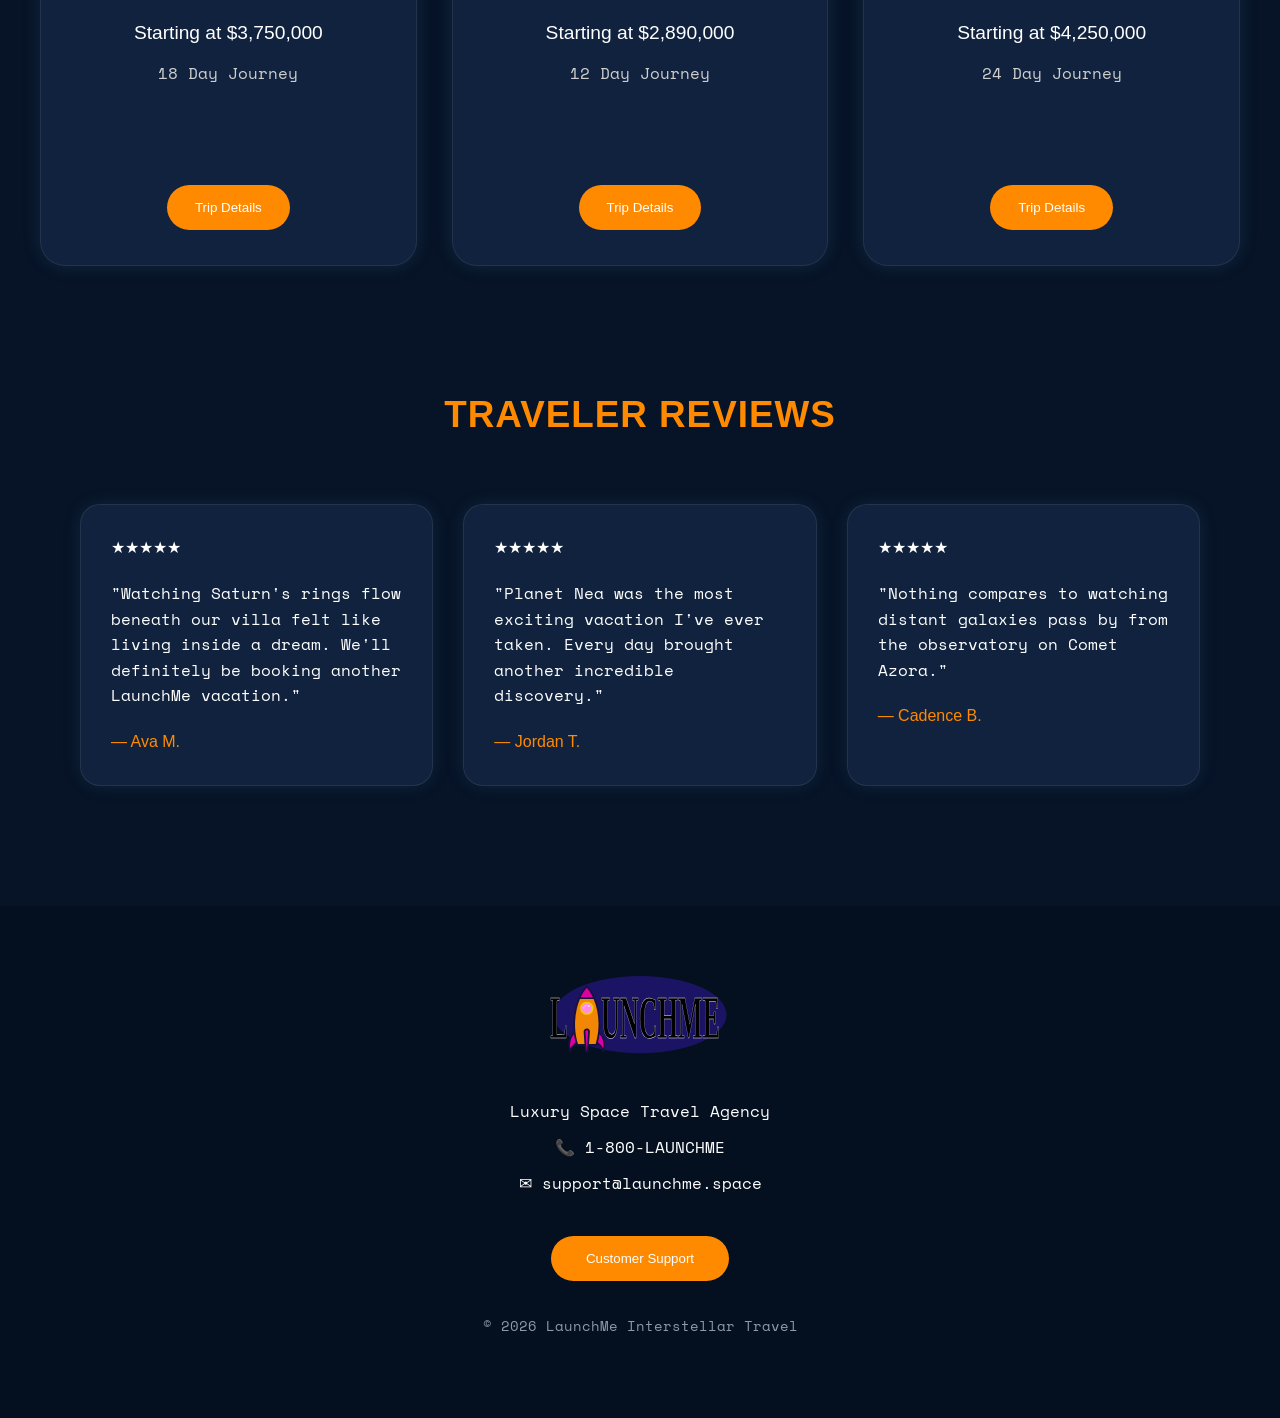
==== commit caee444e: "confirmation page and book me button adjustments" ====
--- a/index.html
+++ b/index.html
@@ -25,7 +25,7 @@
 
         <button id="closePopup" class="close-btn">&times;</button>
 
-        <h2>🚀 Grand Opening Sale</h2>
+        <h2> Grand Opening Sale</h2>
 
         <p class="popup-discount">
 
@@ -76,12 +76,9 @@
 
         <li>
 
-            <a href="confirmation.html"
-               class="nav-book">
-
-               Book Now
-
-            </a>
+            <a href="#trips" class="nav-book">
+View Trips
+</a>
 
         </li>
 
@@ -121,12 +118,6 @@
 <a href="#trips" class="btn">
 
 Explore Trips
-
-</a>
-
-<a href="confirmation.html" class="btn-outline">
-
-Book Now
 
 </a>
 
--- a/style.css
+++ b/style.css
@@ -510,7 +510,6 @@
     gap:30px;
 
 }
-
 .review{
 
     background:#10223d;
@@ -523,371 +522,472 @@
 
     box-shadow:0 0 20px rgba(102,199,255,.1);
 
+}
+
+.review p{
+
+    margin:20px 0;
+
+}
+
+.review span{
+
+    color:#FF8A00;
+
+    font-family:Arial Black,sans-serif;
+
+}
+
+footer{
+
+    background:#04101f;
+
+    text-align:center;
+
+    padding:70px 30px;
+
+    margin-top:80px;
+
+}
+
+.footer-logo{
+
+    width:180px;
+
+    margin-bottom:25px;
+
+}
+
+footer p{
+
+    margin:10px 0;
+
+}
+
+.support-btn{
+
+    margin-top:30px;
+
+    background:#FF8A00;
+
+    color:white;
+
+    border:none;
+
+    border-radius:50px;
+
+    padding:15px 35px;
+
+    font-family:Arial Black,sans-serif;
+
+    cursor:pointer;
+
     transition:.3s;
 
 }
 
-.review:hover{
-
-    transform:translateY(-6px);
-
-    box-shadow:0 0 25px rgba(102,199,255,.35);
-
-}
-
-.review p{
+.support-btn:hover{
+
+    transform:translateY(-3px);
+
+    box-shadow:0 0 18px rgba(255,138,0,.55);
+
+}
+
+.copyright{
+
+    margin-top:35px;
+
+    color:#8d9aad;
+
+    font-size:.85rem;
+
+}
+
+@media(max-width:900px){
+
+.hero{
+
+    grid-template-columns:1fr;
+
+    text-align:center;
+
+}
+
+.hero-buttons{
+
+    justify-content:center;
+
+}
+
+.logo-img{
+
+    width:180px;
+
+}
+
+.nav-links{
+
+    gap:20px;
+
+    flex-wrap:wrap;
+
+    justify-content:center;
+
+}
+
+.hero h1{
+
+    font-size:2.8rem;
+
+}
+
+.card-inner{
+
+    height:620px;
+
+}
+}
+
+.popup{
+
+    position:fixed;
+
+    inset:0;
+
+    background:rgba(0,0,0,.65);
+
+    display:flex;
+
+    justify-content:center;
+
+    align-items:center;
+
+    opacity:0;
+
+    visibility:hidden;
+
+    transition:.4s;
+
+    z-index:9999;
+
+}
+
+.popup.show{
+
+    opacity:1;
+
+    visibility:visible;
+
+}
+
+.popup-content{
+
+    position:relative;
+
+    width:90%;
+
+    max-width:500px;
+
+    background:#10223d;
+
+    border-radius:25px;
+
+    padding:45px;
+
+    text-align:center;
+
+    border:1px solid rgba(255,255,255,.12);
+
+    box-shadow:0 0 35px rgba(102,199,255,.35);
+
+    animation:popup .5s ease;
+
+}
+
+@keyframes popup{
+
+    from{
+
+        transform:translateY(-30px) scale(.9);
+
+        opacity:0;
+
+    }
+
+    to{
+
+        transform:translateY(0) scale(1);
+
+        opacity:1;
+
+    }
+
+}
+
+.close-btn{
+
+    position:absolute;
+
+    top:15px;
+
+    right:20px;
+
+    background:none;
+
+    border:none;
+
+    color:white;
+
+    font-size:2rem;
+
+    cursor:pointer;
+
+}
+
+.popup-content h2{
+
+    color:#FF8A00;
+
+    margin-bottom:15px;
+
+    font-size:2rem;
+
+}
+
+.popup-discount{
 
     margin:20px 0;
 
-}
-
-.review span{
+    font-size:1.15rem;
+
+}
+
+.countdown{
+
+    margin:30px auto;
+
+    font-family:Arial Black, sans-serif;
+
+    font-size:2rem;
+
+    color:#66C7FF;
+
+    letter-spacing:2px;
+
+}
+
+.popup-btn{
+
+    display:inline-block;
+
+    text-decoration:none;
+
+    background:#FF8A00;
+
+    color:white;
+
+    padding:16px 35px;
+
+    border-radius:50px;
+
+    font-family:Arial Black, sans-serif;
+
+    transition:.3s;
+
+}
+
+.popup-btn:hover{
+
+    transform:translateY(-3px);
+
+    box-shadow:0 0 20px rgba(255,138,0,.6);
+
+}
+
+::-webkit-scrollbar{
+
+    width:10px;
+
+}
+
+::-webkit-scrollbar-track{
+
+    background:#071326;
+
+}
+
+::-webkit-scrollbar-thumb{
+
+    background:#FF8A00;
+
+    border-radius:20px;
+
+}
+
+::selection{
+
+    background:#FF8A00;
+
+    color:white;
+
+}
+
+@media(max-width:600px){
+
+.hero{
+
+    padding:60px 20px;
+
+}
+
+.hero h1{
+
+    font-size:2.2rem;
+
+}
+
+.section-heading h2{
+
+    font-size:1.8rem;
+
+}
+
+.popup-content{
+
+    padding:30px;
+
+}
+
+.countdown{
+
+    font-size:1.5rem;
+
+}
+
+.nav-links{
+
+    flex-direction:column;
+
+    gap:15px;
+
+}
+
+.card-inner{
+
+    height:600px;
+
+}
+}
+
+.confirmation-page{
+
+    background:#071326;
+
+    min-height:100vh;
+
+    display:flex;
+
+    justify-content:center;
+
+    align-items:center;
+
+    padding:40px;
+
+}
+
+.confirmation-wrapper{
+
+    width:100%;
+
+    max-width:650px;
+
+    text-align:center;
+
+}
+
+.confirmation-logo{
+
+    width:170px;
+
+    margin:0 auto 30px;
+
+    display:block;
+
+}
+
+.confirmation-card{
+
+    background:#10223d;
+
+    border-radius:25px;
+
+    padding:55px 45px;
+
+    border:1px solid rgba(255,255,255,.08);
+
+    box-shadow:0 0 30px rgba(102,199,255,.18);
+
+}
+
+.confirmation-card h1{
 
     color:#FF8A00;
 
-    font-family:Arial Black,sans-serif;
-
-}
-
-footer{
-
-    background:#04101f;
-
-    text-align:center;
-
-    padding:70px 30px;
-
-    margin-top:80px;
-
-}
-
-.footer-logo{
-
-    width:180px;
+    margin-bottom:18px;
+
+}
+
+.confirmation-subtitle{
+
+    font-size:1.05rem;
 
     margin-bottom:25px;
 
 }
 
-footer p{
-
-    margin:10px 0;
-
-}
-
-.support-btn{
-
-    margin-top:30px;
-
-    background:#FF8A00;
-
-    color:white;
-
-    border:none;
-
-    border-radius:50px;
-
-    padding:15px 35px;
-
-    font-family:Arial Black,sans-serif;
-
-    cursor:pointer;
-
-    transition:.3s;
-
-}
-
-.support-btn:hover{
-
-    transform:translateY(-3px);
-
-    box-shadow:0 0 18px rgba(255,138,0,.55);
-
-}
-
-.copyright{
-
-    margin-top:35px;
-
-    color:#8d9aad;
-
-    font-size:.85rem;
-
-}
-
-@media(max-width:900px){
-
-.hero{
-
-    grid-template-columns:1fr;
-
-    text-align:center;
-
-}
-
-.hero-buttons{
-
-    justify-content:center;
-
-}
-
-.logo-img{
-
-    width:180px;
-
-}
-
-.nav-links{
-
-    gap:20px;
-
-    flex-wrap:wrap;
-
-    justify-content:center;
-
-}
-
-.hero h1{
-
-    font-size:2.8rem;
-
-}
-
-.card-inner{
-
-    height:620px;
-
-}
-}
-
-.popup{
-
-    position:fixed;
-
-    inset:0;
-
-    background:rgba(0,0,0,.65);
-
-    display:flex;
-
-    justify-content:center;
-
-    align-items:center;
-
-    opacity:0;
-
-    visibility:hidden;
-
-    transition:.4s;
-
-    z-index:9999;
-
-}
-
-.popup.show{
-
-    opacity:1;
-
-    visibility:visible;
-
-}
-
-.popup-content{
-
-    position:relative;
-
-    width:90%;
-
-    max-width:500px;
-
-    background:#10223d;
-
-    border-radius:25px;
-
-    padding:45px;
-
-    text-align:center;
-
-    border:1px solid rgba(255,255,255,.12);
-
-    box-shadow:0 0 35px rgba(102,199,255,.35);
-
-    animation:popup .5s ease;
-
-}
-
-@keyframes popup{
-
-    from{
-
-        transform:translateY(-30px) scale(.9);
-
-        opacity:0;
-
-    }
-
-    to{
-
-        transform:translateY(0) scale(1);
-
-        opacity:1;
-
-    }
-
-}
-
-.close-btn{
-
-    position:absolute;
-
-    top:15px;
-
-    right:20px;
-
-    background:none;
-
-    border:none;
-
-    color:white;
-
-    font-size:2rem;
-
-    cursor:pointer;
-
-}
-
-.popup-content h2{
+.booking-info{
+
+    margin:40px 0;
+
+}
+
+.booking-info h2{
 
     color:#FF8A00;
 
-    margin-bottom:15px;
-
-    font-size:2rem;
-
-}
-
-.popup-discount{
-
-    margin:20px 0;
-
-    font-size:1.15rem;
-
-}
-
-.countdown{
-
-    margin:30px auto;
+    margin-bottom:20px;
+
+}
+
+.booking-info ul{
+
+    list-style:none;
+
+}
+
+.booking-info li{
+
+    margin:12px 0;
+
+}
+
+.reservation-number{
+
+    margin:30px 0;
+
+    color:#66C7FF;
 
     font-family:Arial Black, sans-serif;
 
-    font-size:2rem;
-
-    color:#66C7FF;
-
     letter-spacing:2px;
 
 }
 
-.popup-btn{
+.confirmation-card .btn{
 
     display:inline-block;
 
-    text-decoration:none;
-
-    background:#FF8A00;
-
-    color:white;
-
-    padding:16px 35px;
-
-    border-radius:50px;
-
-    font-family:Arial Black, sans-serif;
-
-    transition:.3s;
-
-}
-
-.popup-btn:hover{
-
-    transform:translateY(-3px);
-
-    box-shadow:0 0 20px rgba(255,138,0,.6);
-
-}
-
-::-webkit-scrollbar{
-
-    width:10px;
-
-}
-
-::-webkit-scrollbar-track{
-
-    background:#071326;
-
-}
-
-::-webkit-scrollbar-thumb{
-
-    background:#FF8A00;
-
-    border-radius:20px;
-
-}
-
-::selection{
-
-    background:#FF8A00;
-
-    color:white;
-
-}
-
-@media(max-width:600px){
-
-.hero{
-
-    padding:60px 20px;
-
-}
-
-.hero h1{
-
-    font-size:2.2rem;
-
-}
-
-.section-heading h2{
-
-    font-size:1.8rem;
-
-}
-
-.popup-content{
-
-    padding:30px;
-
-}
-
-.countdown{
-
-    font-size:1.5rem;
-
-}
-
-.nav-links{
-
-    flex-direction:column;
-
-    gap:15px;
-
-}
-
-.card-inner{
-
-    height:600px;
-
-}
+    margin-top:10px;
 
 }
